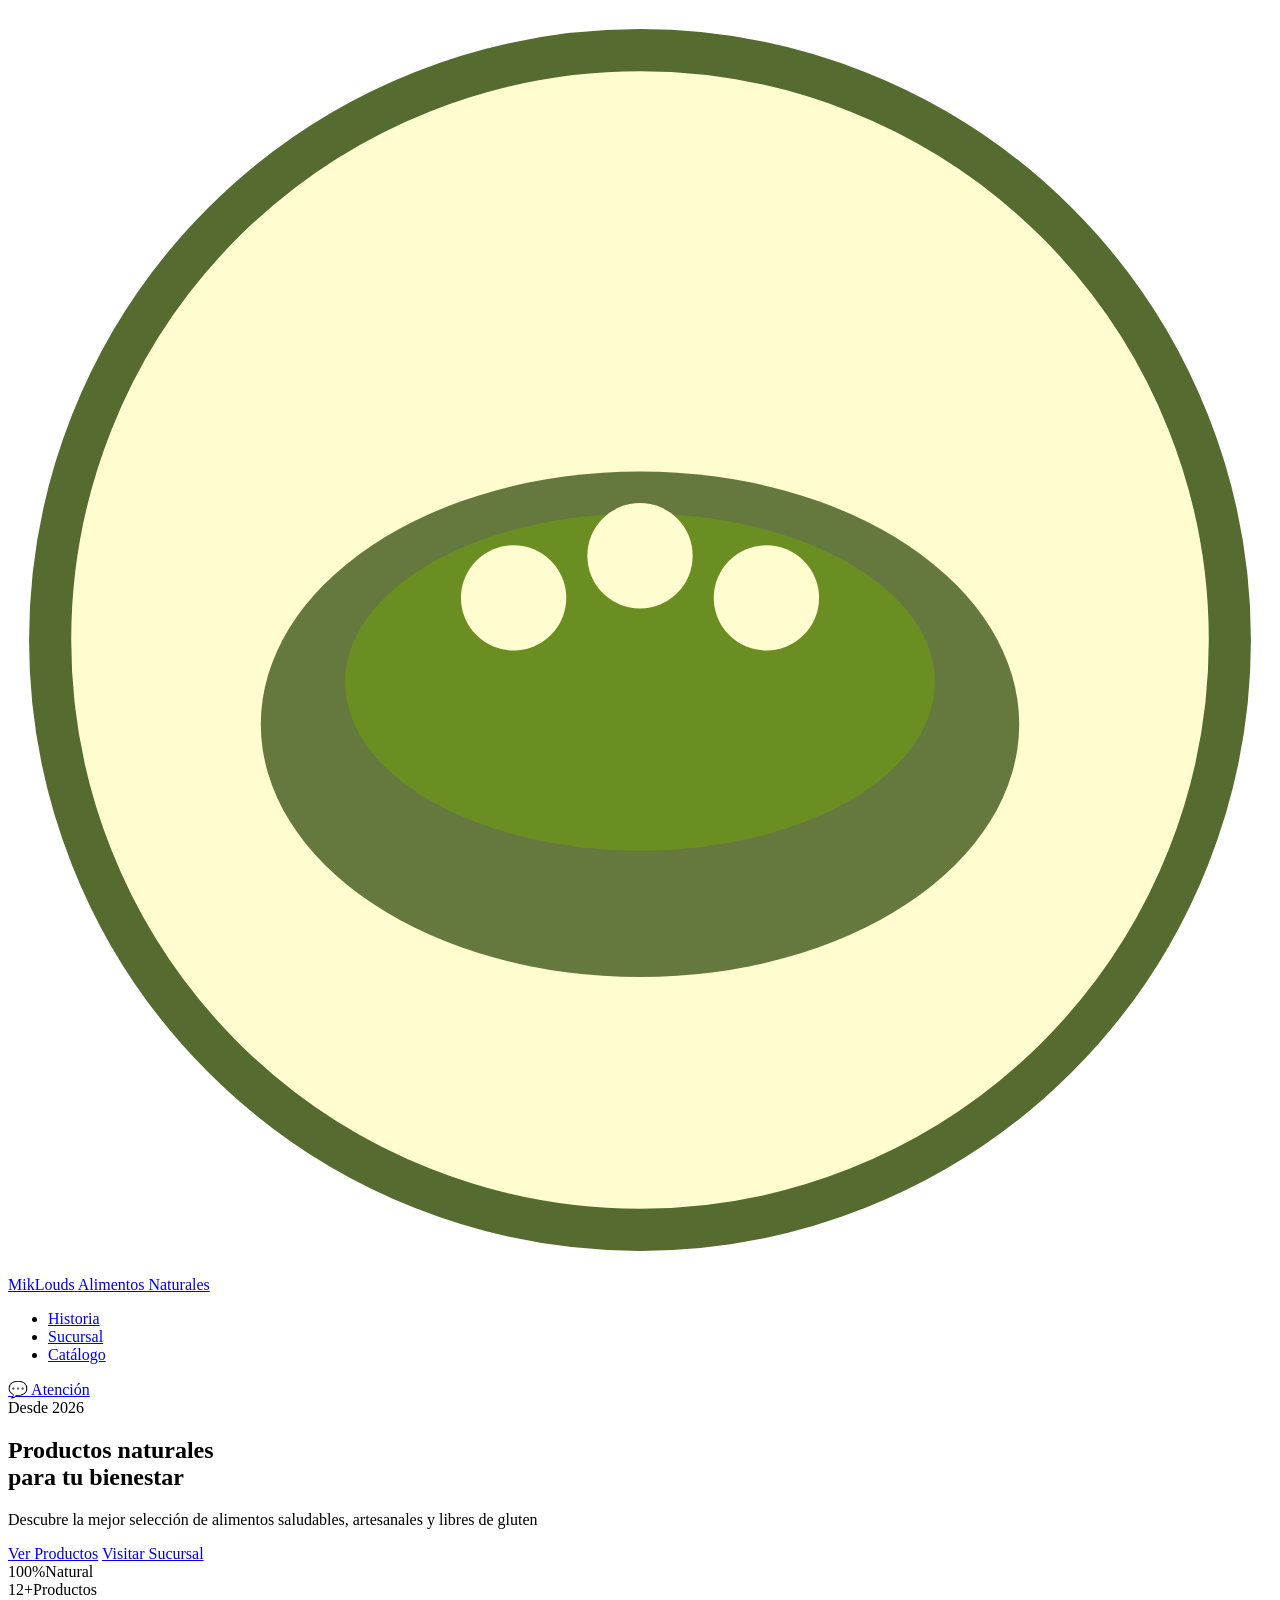
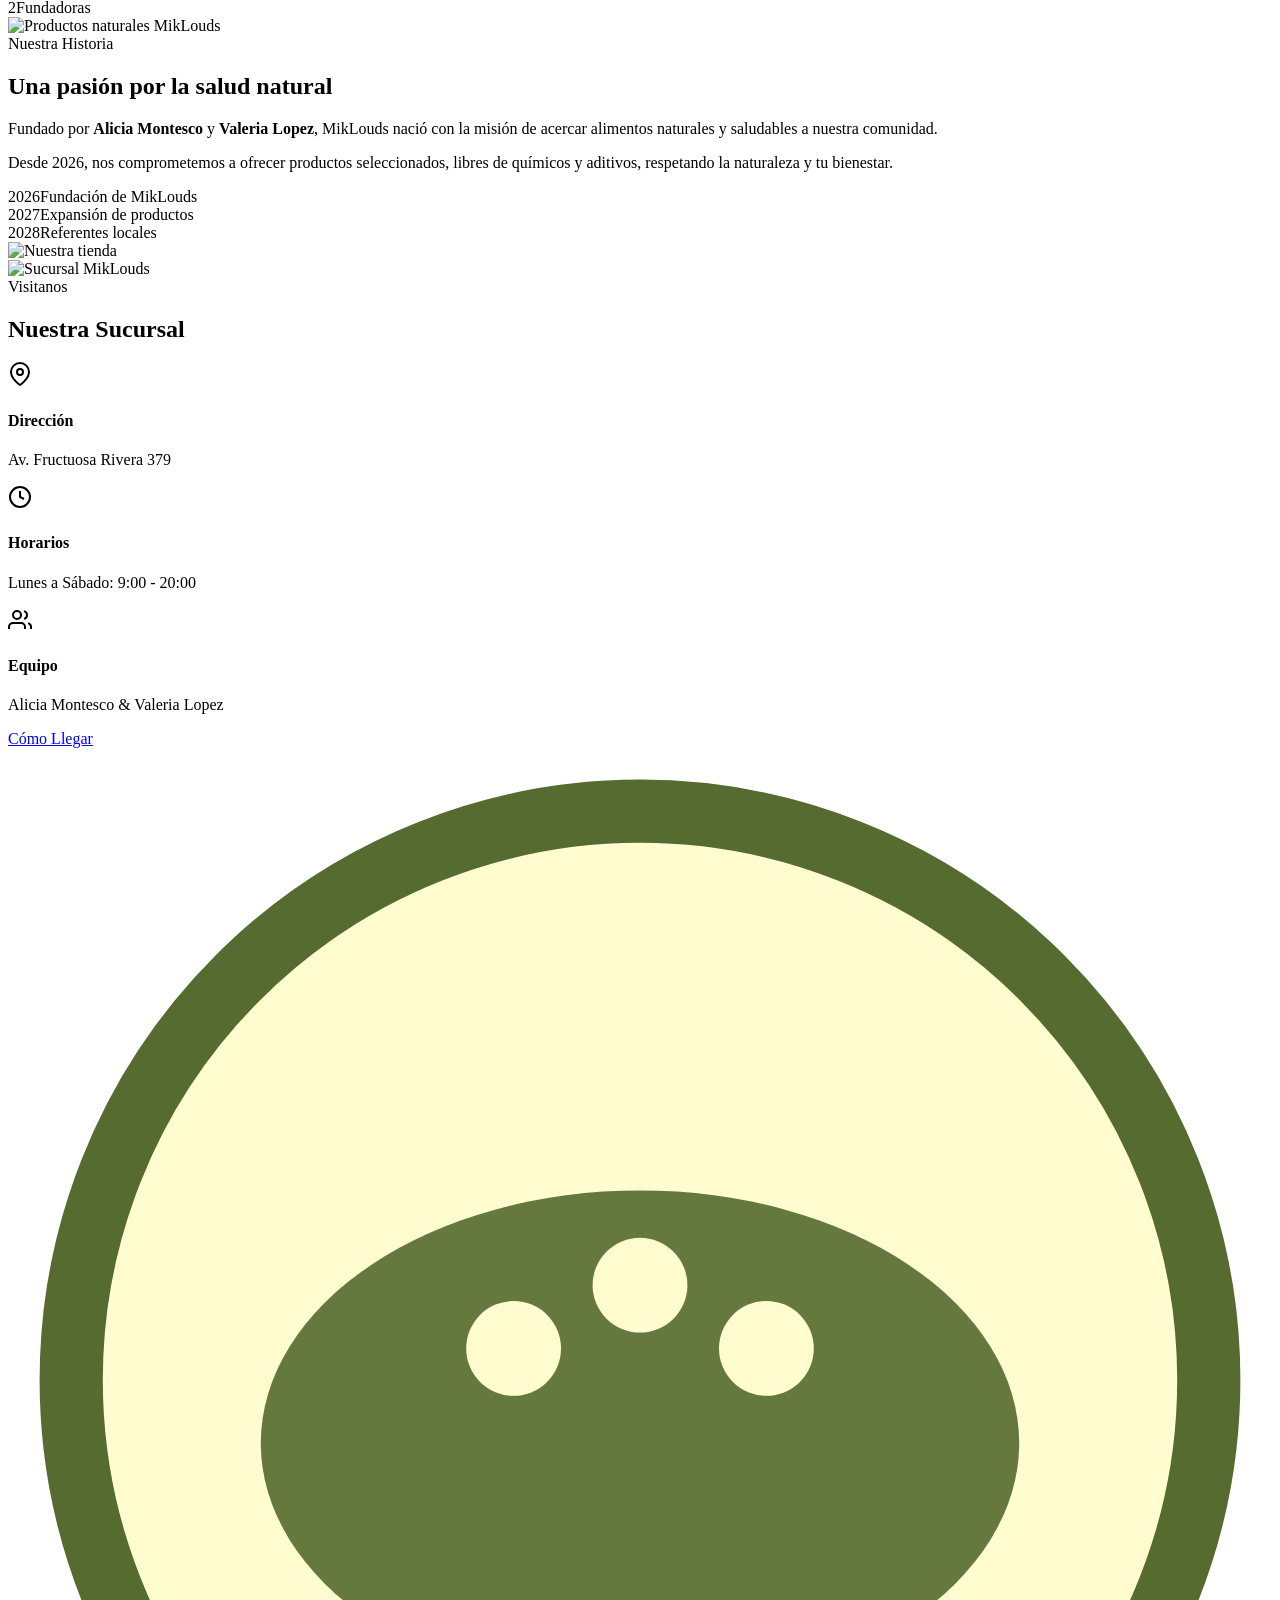
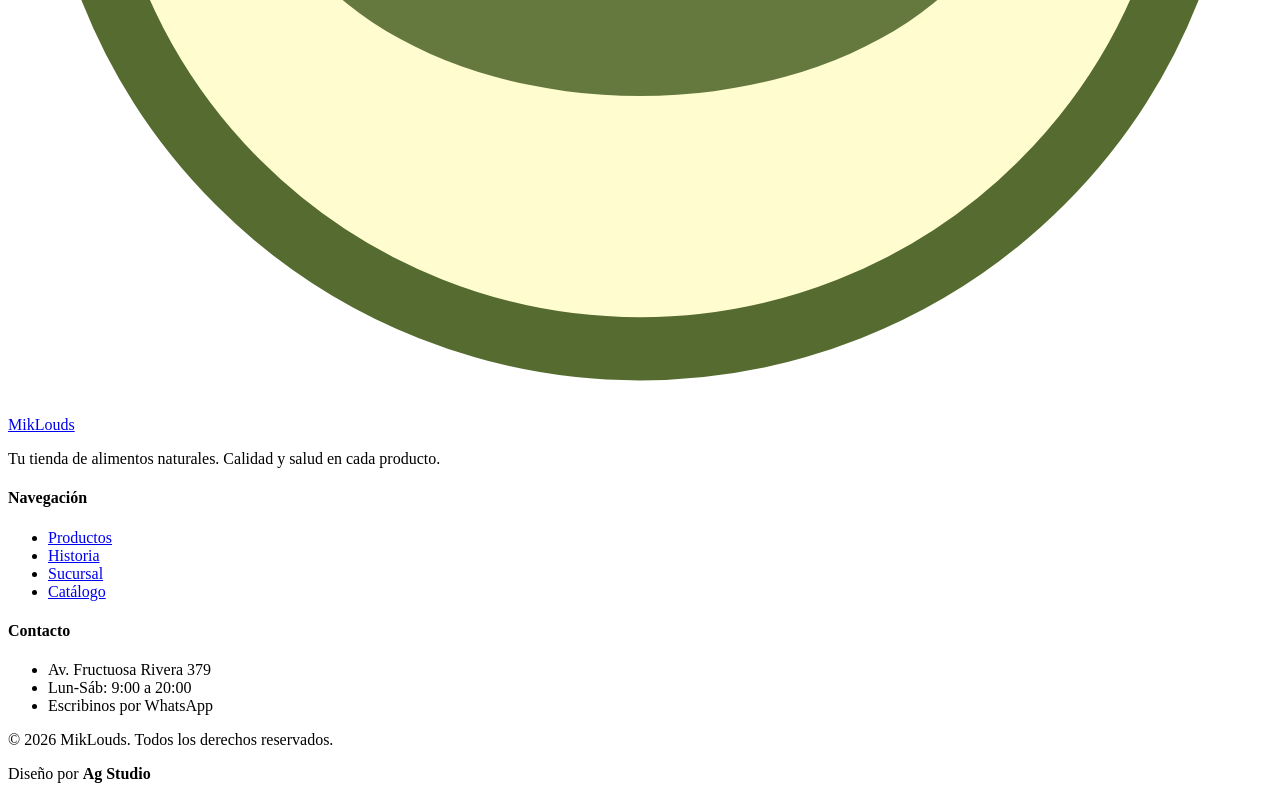
==== index.html @ d28d8e71 "Upload Files" ====
<!DOCTYPE html>
<html lang="es">
<head>
    <meta charset="UTF-8">
    <meta name="viewport" content="width=device-width, initial-scale=1.0">
    <title>MikLouds</title>
    <meta name="description" content="MikLouds - Tu tienda de alimentos naturales. Chia, maíz, galletas sin TACC, legumbres y granolas artesanales. Av. Fructuosa Rivera 379.">
    <link rel="icon" type="image/svg+xml" href="data:image/svg+xml,%3Csvg xmlns='http://www.w3.org/2000/svg' viewBox='0 0 100 100'%3E%3Ccircle cx='50' cy='50' r='45' fill='%23FFFDD0' stroke='%23556B2F' stroke-width='4'/%3E%3Cpath d='M30 60 Q50 25 70 60' fill='%23556B2F'/%3E%3Cpath d='M25 65 Q50 35 75 65' fill='%238B4513' opacity='0.5'/%3E%3Ccircle cx='40' cy='42' r='4' fill='%23556B2F'/%3E%3Ccircle cx='50' cy='36' r='4' fill='%23556B2F'/%3E%3Ccircle cx='60' cy='42' r='4' fill='%23556B2F'/%3E%3C/svg%3E">
    <link rel="preconnect" href="https://fonts.googleapis.com">
    <link rel="preconnect" href="https://fonts.gstatic.com" crossorigin>
    <link href="https://fonts.googleapis.com/css2?family=Playfair+Display:wght@400;500;600;700&family=DM+Sans:wght@400;500;600;700&display=swap" rel="stylesheet">
    <link rel="stylesheet" href="src/css/styles.css">
</head>
<body>
    <div class="fondo-animado"></div>
    <header class="main-header">
        <div class="header-container">
            <a href="index.html" class="brand">
                <div class="brand-icon">
                    <svg viewBox="0 0 60 60" xmlns="http://www.w3.org/2000/svg">
                        <circle cx="30" cy="30" r="28" fill="#FFFDD0" stroke="#556B2F" stroke-width="2"/>
                        <ellipse cx="30" cy="34" rx="18" ry="12" fill="#556B2F" opacity="0.9"/>
                        <ellipse cx="30" cy="32" rx="14" ry="8" fill="#6B8E23"/>
                        <circle cx="24" cy="28" r="2.5" fill="#FFFDD0"/>
                        <circle cx="30" cy="26" r="2.5" fill="#FFFDD0"/>
                        <circle cx="36" cy="28" r="2.5" fill="#FFFDD0"/>
                    </svg>
                </div>
                <div class="brand-text">
                    <span class="brand-name">MikLouds</span>
                    <span class="brand-tagline">Alimentos Naturales</span>
                </div>
            </a>
            <nav class="main-nav">
                <ul class="nav-list">
                    <li><a href="#historia" class="nav-link">Historia</a></li>
                    <li><a href="#sucursal" class="nav-link">Sucursal</a></li>
                    <li><a href="catalogo.html" class="nav-link nav-link-accent">Catálogo</a></li>
                </ul>
            </nav>
            <a href="chatbot.html" class="header-cta"><span>💬</span> Atención</a>
        </div>
    </header>
    <section class="hero-section">
        <div class="hero-background"><div class="hero-pattern"></div></div>
        <div class="hero-content">
            <div class="hero-badge">Desde 2026</div>
            <h1 class="hero-title">Productos naturales<br>para tu bienestar</h1>
            <p class="hero-subtitle">Descubre la mejor selección de alimentos saludables, artesanales y libres de gluten</p>
            <div class="hero-actions">
                <a href="#productos" class="btn btn-primary">Ver Productos</a>
                <a href="#sucursal" class="btn btn-secondary">Visitar Sucursal</a>
            </div>
            <div class="hero-stats">
                <div class="stat-item"><span class="stat-number">100%</span><span class="stat-label">Natural</span></div>
                <div class="stat-item"><span class="stat-number">12+</span><span class="stat-label">Productos</span></div>
                <div class="stat-item"><span class="stat-number">2</span><span class="stat-label">Fundadoras</span></div>
            </div>
        </div>
        <div class="hero-image"><img src="https://images.unsplash.com/photo-1498837167922-ddd27525d352?w=600&h=700&fit=crop" alt="Productos naturales MikLouds"></div>
    </section>
    <section id="historia" class="history-section">
        <div class="history-container">
            <div class="history-content">
                <span class="section-tag">Nuestra Historia</span>
                <h2 class="section-title">Una pasión por la salud natural</h2>
                <p class="history-text">Fundado por <strong>Alicia Montesco</strong> y <strong>Valeria Lopez</strong>, MikLouds nació con la misión de acercar alimentos naturales y saludables a nuestra comunidad.</p>
                <p class="history-text">Desde 2026, nos comprometemos a ofrecer productos seleccionados, libres de químicos y aditivos, respetando la naturaleza y tu bienestar.</p>
                <div class="timeline-mini">
                    <div class="timeline-mini-item"><span class="timeline-mini-year">2026</span><span class="timeline-mini-text">Fundación de MikLouds</span></div>
                    <div class="timeline-mini-item"><span class="timeline-mini-year">2027</span><span class="timeline-mini-text">Expansión de productos</span></div>
                    <div class="timeline-mini-item"><span class="timeline-mini-year">2028</span><span class="timeline-mini-text">Referentes locales</span></div>
                </div>
            </div>
            <div class="history-image"><img src="https://images.unsplash.com/photo-1542838132-92c53300491e?w=500&h=600&fit=crop" alt="Nuestra tienda"></div>
        </div>
    </section>
    <section id="sucursal" class="location-section">
        <div class="location-container">
            <div class="location-image"><img src="https://images.unsplash.com/photo-1604719312566-8912e9227c6a?w=500&h=600&fit=crop" alt="Sucursal MikLouds"></div>
            <div class="location-content">
                <span class="section-tag">Visitanos</span>
                <h2 class="section-title">Nuestra Sucursal</h2>
                <div class="location-info">
                    <div class="location-item">
                        <div class="location-icon"><svg xmlns="http://www.w3.org/2000/svg" width="24" height="24" viewBox="0 0 24 24" fill="none" stroke="currentColor" stroke-width="2"><path d="M21 10c0 7-9 13-9 13s-9-6-9-13a9 9 0 0 1 18 0z"/><circle cx="12" cy="10" r="3"/></svg></div>
                        <div><h4>Dirección</h4><p>Av. Fructuosa Rivera 379</p></div>
                    </div>
                    <div class="location-item">
                        <div class="location-icon"><svg xmlns="http://www.w3.org/2000/svg" width="24" height="24" viewBox="0 0 24 24" fill="none" stroke="currentColor" stroke-width="2"><circle cx="12" cy="12" r="10"/><polyline points="12 6 12 12 16 14"/></svg></div>
                        <div><h4>Horarios</h4><p>Lunes a Sábado: 9:00 - 20:00</p></div>
                    </div>
                    <div class="location-item">
                        <div class="location-icon"><svg xmlns="http://www.w3.org/2000/svg" width="24" height="24" viewBox="0 0 24 24" fill="none" stroke="currentColor" stroke-width="2"><path d="M17 21v-2a4 4 0 0 0-4-4H5a4 4 0 0 0-4 4v2"/><circle cx="9" cy="7" r="4"/><path d="M23 21v-2a4 4 0 0 0-3-3.87"/><path d="M16 3.13a4 4 0 0 1 0 7.75"/></svg></div>
                        <div><h4>Equipo</h4><p>Alicia Montesco & Valeria Lopez</p></div>
                    </div>
                </div>
                <a href="https://maps.google.com" target="_blank" class="btn btn-secondary">Cómo Llegar</a>
            </div>
        </div>
    </section>
    <footer class="main-footer">
        <div class="footer-container">
            <div class="footer-main">
                <div class="footer-brand">
                    <a href="index.html" class="footer-logo">
                        <svg viewBox="0 0 40 40" xmlns="http://www.w3.org/2000/svg">
                            <circle cx="20" cy="20" r="18" fill="#FFFDD0" stroke="#556B2F" stroke-width="2"/>
                            <ellipse cx="20" cy="22" rx="12" ry="8" fill="#556B2F" opacity="0.9"/>
                            <circle cx="16" cy="19" r="1.5" fill="#FFFDD0"/>
                            <circle cx="20" cy="17" r="1.5" fill="#FFFDD0"/>
                            <circle cx="24" cy="19" r="1.5" fill="#FFFDD0"/>
                        </svg>
                        <span>MikLouds</span>
                    </a>
                    <p class="footer-description">Tu tienda de alimentos naturales. Calidad y salud en cada producto.</p>
                </div>
                <div class="footer-links">
                    <div class="footer-column">
                        <h4>Navegación</h4>
                        <ul>
                            <li><a href="#productos">Productos</a></li>
                            <li><a href="#historia">Historia</a></li>
                            <li><a href="#sucursal">Sucursal</a></li>
                            <li><a href="catalogo.html">Catálogo</a></li>
                        </ul>
                    </div>
                    <div class="footer-column">
                        <h4>Contacto</h4>
                        <ul>
                            <li>Av. Fructuosa Rivera 379</li>
                            <li>Lun-Sáb: 9:00 a 20:00</li>
                            <li>Escribinos por WhatsApp</li>
                        </ul>
                    </div>
                </div>
            </div>
            <div class="footer-bottom">
                <p>© 2026 MikLouds. Todos los derechos reservados.</p>
                <p class="footer-credit">Diseño por <strong>Ag Studio</strong></p>
            </div>
        </div>
    </footer>
    <script src="src/js/script.js"></script>
</body>
</html>
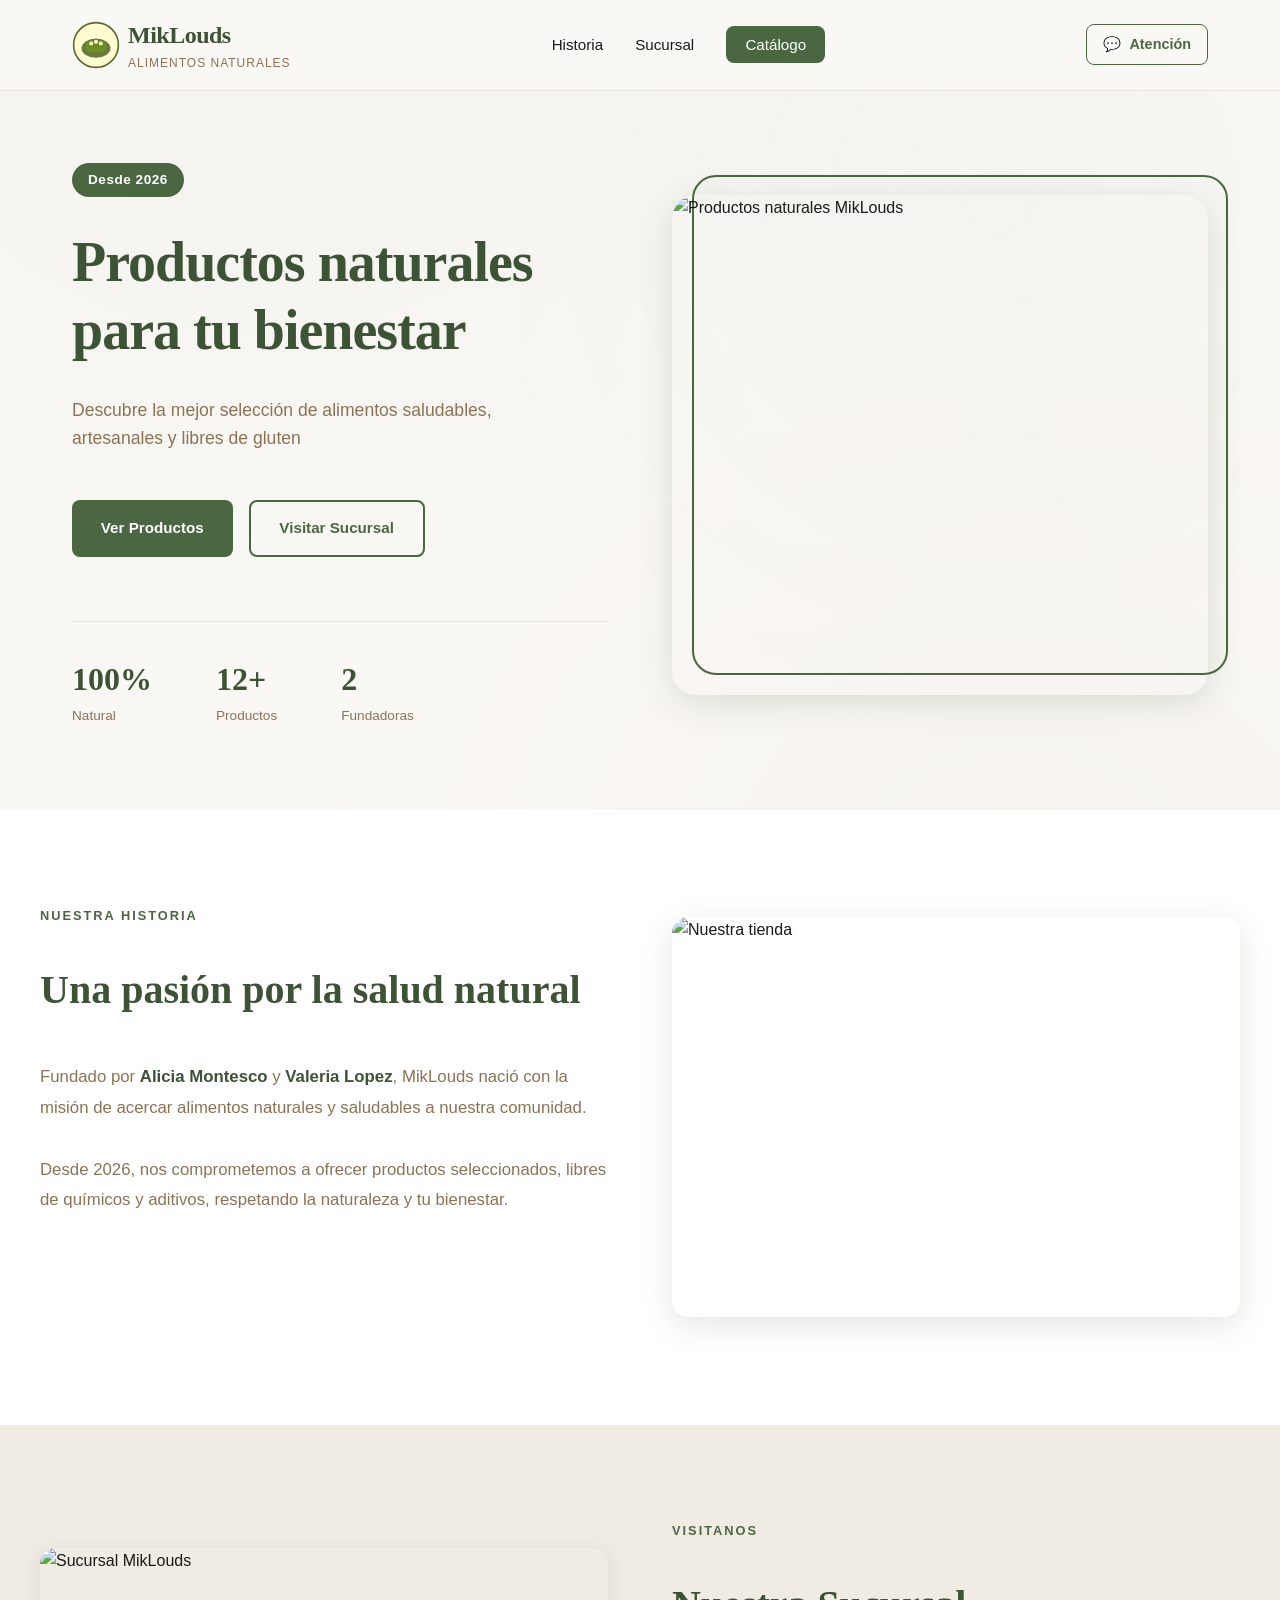
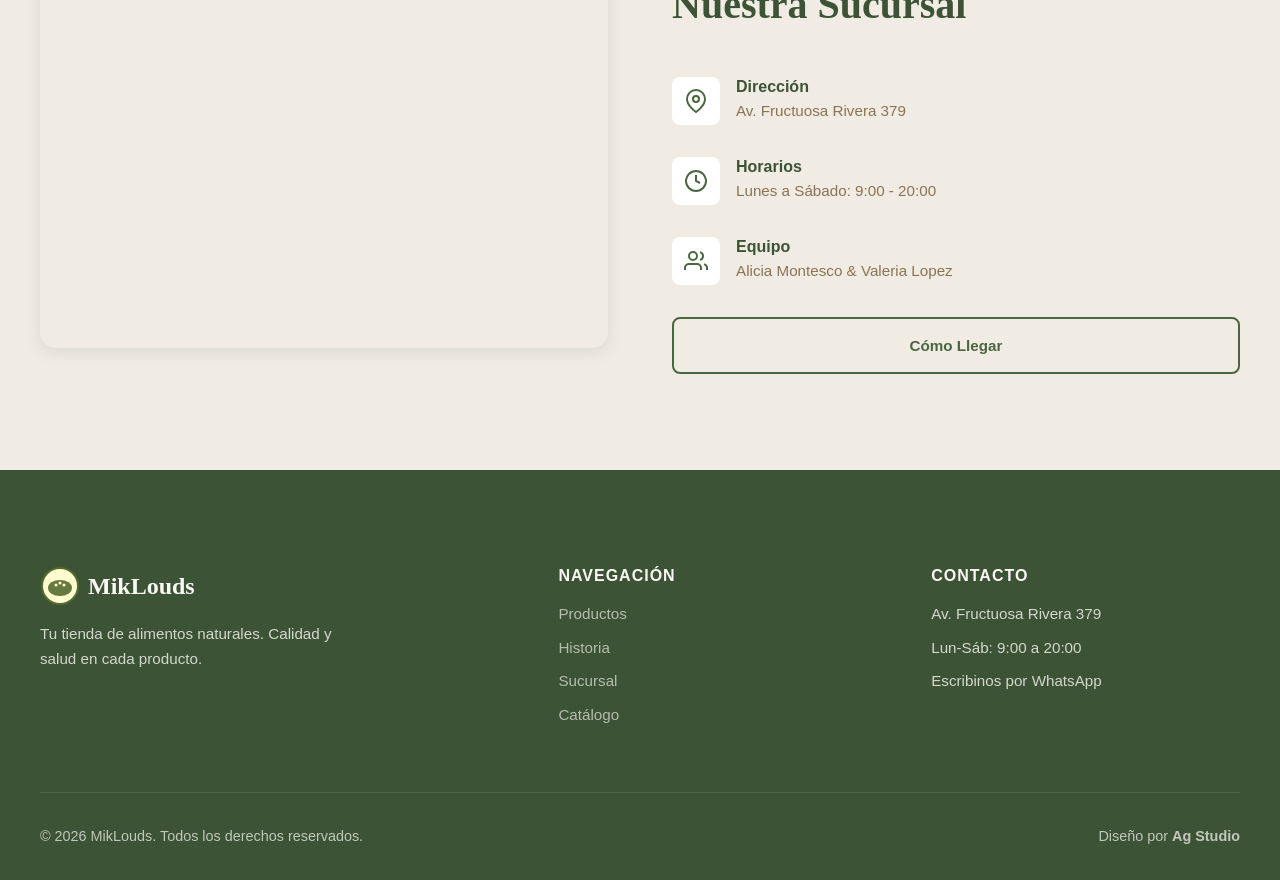
==== commit 73b134a0: "feat: adapt navbar to be responsive" ====
--- a/index.html
+++ b/index.html
@@ -36,9 +36,15 @@
                     <li><a href="#historia" class="nav-link">Historia</a></li>
                     <li><a href="#sucursal" class="nav-link">Sucursal</a></li>
                     <li><a href="catalogo.html" class="nav-link nav-link-accent">Catálogo</a></li>
+                    <li class="mobile-only-cta"><a href="chatbot.html" class="header-cta-mobile"><span>💬</span> Atención</a></li>
                 </ul>
             </nav>
             <a href="chatbot.html" class="header-cta"><span>💬</span> Atención</a>
+            <button class="nav-toggle" aria-label="Abrir menú" aria-expanded="false">
+                <span></span>
+                <span></span>
+                <span></span>
+            </button>
         </div>
     </header>
     <section class="hero-section">
--- a/src/css/styles.css
+++ b/src/css/styles.css
@@ -0,0 +1,1506 @@
+/* ============================================
+   MikLouds - Estilos Profesionales
+   Diseño Artesanal y Natural
+   ============================================ */
+
+/* ---------- Variables ---------- */
+:root {
+    --verde-primario: #4A6741;
+    --verde-secundario: #6B8E5F;
+    --verde-oscuro: #3D5335;
+    --crema: #FAF8F5;
+    --crema-oscuro: #F0EBE3;
+    --marron: #8B7355;
+    --marron-claro: #A69076;
+    --blanco: #FFFFFF;
+    --negro: #1A1A1A;
+    --gris-claro: #E8E4DE;
+    --gris-medio: #9A9590;
+    --espacio-xs: 0.5rem;
+    --espacio-sm: 1rem;
+    --espacio-md: 2rem;
+    --espacio-lg: 4rem;
+    --espacio-xl: 6rem;
+    --radio-sm: 4px;
+    --radio-md: 8px;
+    --radio-lg: 16px;
+    --radio-xl: 24px;
+    --sombra-sm: 0 2px 8px rgba(74, 103, 65, 0.08);
+    --sombra-md: 0 4px 16px rgba(74, 103, 65, 0.12);
+    --sombra-lg: 0 8px 32px rgba(74, 103, 65, 0.16);
+    --transicion: all 0.3s cubic-bezier(0.4, 0, 0.2, 1);
+}
+
+*, *::before, *::after {
+    margin: 0;
+    padding: 0;
+    box-sizing: border-box;
+}
+
+html {
+    scroll-behavior: smooth;
+    font-size: 16px;
+}
+
+body {
+    font-family: 'DM Sans', -apple-system, BlinkMacSystemFont, sans-serif;
+    background-color: var(--crema);
+    color: var(--negro);
+    line-height: 1.6;
+    overflow-x: hidden;
+}
+
+h1, h2, h3, h4, h5, h6 {
+    font-family: 'Playfair Display', Georgia, serif;
+    font-weight: 600;
+    line-height: 1.2;
+    color: var(--verde-oscuro);
+}
+
+a {
+    text-decoration: none;
+    color: inherit;
+    transition: var(--transicion);
+}
+
+img {
+    max-width: 100%;
+    height: auto;
+    display: block;
+}
+
+ul {
+    list-style: none;
+}
+
+/* ---------- Fondo Animado ---------- */
+.fondo-animado {
+    position: fixed;
+    top: 0;
+    left: 0;
+    width: 100%;
+    height: 100%;
+    z-index: -1;
+    background: 
+        radial-gradient(ellipse at 20% 0%, rgba(74, 103, 65, 0.04) 0%, transparent 50%),
+        radial-gradient(ellipse at 80% 100%, rgba(139, 115, 85, 0.04) 0%, transparent 50%),
+        var(--crema);
+    animation: fondoSuave 20s ease-in-out infinite;
+}
+
+@keyframes fondoSuave {
+    0%, 100% { background-position: 0% 0%, 100% 100%; }
+    50% { background-position: 100% 0%, 0% 100%; }
+}
+
+/* ---------- Header ---------- */
+.main-header {
+    position: fixed;
+    top: 0;
+    left: 0;
+    right: 0;
+    z-index: 1000;
+    background: rgba(250, 248, 245, 0.95);
+    backdrop-filter: blur(10px);
+    border-bottom: 1px solid var(--gris-claro);
+}
+
+.header-container {
+    max-width: 1200px;
+    margin: 0 auto;
+    padding: var(--espacio-sm) var(--espacio-md);
+    display: flex;
+    align-items: center;
+    justify-content: space-between;
+    gap: var(--espacio-md);
+}
+
+.brand {
+    display: flex;
+    align-items: center;
+    gap: var(--espacio-xs);
+}
+
+.brand-icon {
+    width: 48px;
+    height: 48px;
+}
+
+.brand-icon svg {
+    width: 100%;
+    height: 100%;
+}
+
+.brand-text {
+    display: flex;
+    flex-direction: column;
+}
+
+.brand-name {
+    font-family: 'Playfair Display', serif;
+    font-size: 1.5rem;
+    font-weight: 700;
+    color: var(--verde-oscuro);
+    letter-spacing: -0.5px;
+}
+
+.brand-tagline {
+    font-size: 0.75rem;
+    color: var(--marron);
+    text-transform: uppercase;
+    letter-spacing: 1px;
+}
+
+.main-nav {
+    display: none;
+}
+
+@media (min-width: 768px) {
+    .main-nav {
+        display: block;
+    }
+}
+
+.nav-list {
+    display: flex;
+    align-items: center;
+    gap: var(--espacio-md);
+}
+
+.nav-link {
+    font-size: 0.95rem;
+    font-weight: 500;
+    color: var(--negro);
+    padding: var(--espacio-xs) 0;
+    position: relative;
+}
+
+.nav-link::after {
+    content: '';
+    position: absolute;
+    bottom: 0;
+    left: 0;
+    width: 0;
+    height: 2px;
+    background: var(--verde-primario);
+    transition: var(--transicion);
+}
+
+.nav-link:hover::after {
+    width: 100%;
+}
+
+.nav-link-accent {
+    background: var(--verde-primario);
+    color: var(--blanco);
+    padding: 0.6rem 1.2rem;
+    border-radius: var(--radio-md);
+}
+
+.nav-link-accent::after {
+    display: none;
+}
+
+.nav-link-accent:hover {
+    background: var(--verde-oscuro);
+}
+
+.header-cta {
+    display: flex;
+    align-items: center;
+    gap: var(--espacio-xs);
+    font-size: 0.9rem;
+    font-weight: 600;
+    color: var(--verde-primario);
+    padding: 0.5rem 1rem;
+    border: 1px solid var(--verde-primario);
+    border-radius: var(--radio-md);
+}
+
+.header-cta:hover {
+    background: var(--verde-primario);
+    color: var(--blanco);
+}
+
+/* ---------- Responsive Menu Styles ---------- */
+.nav-toggle {
+    display: none;
+    background: none;
+    border: none;
+    cursor: pointer;
+    position: relative;
+    width: 26px;
+    height: 18px;
+    z-index: 1100;
+    flex-direction: column;
+    justify-content: space-between;
+    padding: 0;
+}
+
+.nav-toggle span {
+    display: block;
+    width: 100%;
+    height: 2px;
+    background-color: var(--verde-oscuro);
+    border-radius: 2px;
+    transition: var(--transicion);
+    transform-origin: left center;
+}
+
+.nav-toggle.active span:nth-child(1) {
+    transform: rotate(45deg) translate(2px, -1px);
+    background-color: var(--verde-primario);
+}
+
+.nav-toggle.active span:nth-child(2) {
+    width: 0%;
+    opacity: 0;
+}
+
+.nav-toggle.active span:nth-child(3) {
+    transform: rotate(-45deg) translate(2px, 1px);
+    background-color: var(--verde-primario);
+}
+
+.mobile-only-cta {
+    display: none;
+}
+
+body.menu-open {
+    overflow: hidden;
+}
+
+@media (max-width: 767px) {
+    .header-container {
+        padding: var(--espacio-sm) var(--espacio-sm);
+    }
+
+    .nav-toggle {
+        display: flex;
+    }
+
+    .main-nav {
+        display: block;
+        position: fixed;
+        top: 0;
+        right: -100%;
+        width: 100%;
+        max-width: 280px;
+        height: 100vh;
+        background: rgba(250, 248, 245, 0.98);
+        backdrop-filter: blur(15px);
+        -webkit-backdrop-filter: blur(15px);
+        box-shadow: -10px 0 30px rgba(74, 103, 65, 0.15);
+        transition: var(--transicion);
+        z-index: 999;
+        padding: 90px var(--espacio-md) var(--espacio-md);
+        border-left: 1px solid var(--gris-claro);
+    }
+    
+    .main-nav.active {
+        right: 0;
+    }
+    
+    .nav-list {
+        flex-direction: column;
+        align-items: flex-start;
+        gap: var(--espacio-sm);
+        width: 100%;
+    }
+    
+    .nav-list li {
+        width: 100%;
+        opacity: 0;
+        transform: translateX(20px);
+        transition: opacity 0.4s cubic-bezier(0.4, 0, 0.2, 1), transform 0.4s cubic-bezier(0.4, 0, 0.2, 1);
+    }
+    
+    .main-nav.active .nav-list li {
+        opacity: 1;
+        transform: translateX(0);
+    }
+    
+    .main-nav.active .nav-list li:nth-child(1) { transition-delay: 0.1s; }
+    .main-nav.active .nav-list li:nth-child(2) { transition-delay: 0.15s; }
+    .main-nav.active .nav-list li:nth-child(3) { transition-delay: 0.2s; }
+    .main-nav.active .nav-list li:nth-child(4) { transition-delay: 0.25s; }
+    
+    .nav-link {
+        font-size: 1.15rem;
+        padding: var(--espacio-xs) var(--espacio-sm);
+        display: block;
+        width: 100%;
+        border-radius: var(--radio-md);
+        color: var(--verde-oscuro);
+    }
+    
+    .nav-link:hover {
+        background: var(--crema-oscuro);
+        color: var(--verde-primario);
+    }
+    
+    .nav-link::after {
+        display: none !important;
+    }
+    
+    .nav-link-accent {
+        background: transparent;
+        color: var(--verde-oscuro);
+        padding: var(--espacio-xs) var(--espacio-sm);
+        border-radius: var(--radio-md);
+    }
+    
+    .nav-link-accent:hover {
+        background: var(--crema-oscuro);
+        color: var(--verde-primario);
+    }
+    
+    .header-cta {
+        display: none !important;
+    }
+    
+    .mobile-only-cta {
+        display: block;
+        margin-top: var(--espacio-md);
+    }
+    
+    .header-cta-mobile {
+        display: flex;
+        align-items: center;
+        justify-content: center;
+        gap: var(--espacio-xs);
+        font-size: 1.05rem;
+        font-weight: 600;
+        color: var(--blanco);
+        background: var(--verde-primario);
+        padding: 0.75rem 1.25rem;
+        border-radius: var(--radio-md);
+        text-align: center;
+        box-shadow: var(--sombra-md);
+        transition: var(--transicion);
+    }
+    
+    .header-cta-mobile:hover {
+        background: var(--verde-oscuro);
+        transform: translateY(-2px);
+    }
+}
+
+/* ---------- Hero Section ---------- */
+.hero-section {
+    min-height: 100vh;
+    padding: calc(80px + var(--espacio-lg)) var(--espacio-md) var(--espacio-lg);
+    display: grid;
+    grid-template-columns: 1fr;
+    gap: var(--espacio-lg);
+    align-items: center;
+    max-width: 1200px;
+    margin: 0 auto;
+    position: relative;
+}
+
+@media (min-width: 992px) {
+    .hero-section {
+        grid-template-columns: 1fr 1fr;
+        min-height: 90vh;
+    }
+}
+
+.hero-background {
+    position: absolute;
+    top: 0;
+    left: 0;
+    right: 0;
+    bottom: 0;
+    overflow: hidden;
+    z-index: -1;
+}
+
+.hero-pattern {
+    position: absolute;
+    top: -50%;
+    right: -20%;
+    width: 80%;
+    height: 150%;
+    background: radial-gradient(circle, rgba(74, 103, 65, 0.03) 0%, transparent 70%);
+    animation: patronFlotante 15s ease-in-out infinite;
+}
+
+@keyframes patronFlotante {
+    0%, 100% { transform: translate(0, 0) rotate(0deg); }
+    33% { transform: translate(30px, -30px) rotate(5deg); }
+    66% { transform: translate(-20px, 20px) rotate(-5deg); }
+}
+
+.hero-content {
+    display: flex;
+    flex-direction: column;
+    gap: var(--espacio-md);
+}
+
+.hero-badge {
+    display: inline-block;
+    background: var(--verde-primario);
+    color: var(--blanco);
+    padding: 0.4rem 1rem;
+    border-radius: var(--radio-xl);
+    font-size: 0.85rem;
+    font-weight: 600;
+    letter-spacing: 0.5px;
+    width: fit-content;
+}
+
+.hero-title {
+    font-size: clamp(2.5rem, 5vw, 3.5rem);
+    color: var(--verde-oscuro);
+    letter-spacing: -1px;
+}
+
+.hero-subtitle {
+    font-size: 1.1rem;
+    color: var(--marron);
+    max-width: 500px;
+}
+
+.hero-actions {
+    display: flex;
+    gap: var(--espacio-sm);
+    flex-wrap: wrap;
+    margin-top: var(--espacio-sm);
+}
+
+.btn {
+    display: inline-flex;
+    align-items: center;
+    justify-content: center;
+    padding: 0.9rem 1.8rem;
+    border-radius: var(--radio-md);
+    font-weight: 600;
+    font-size: 0.95rem;
+    cursor: pointer;
+    transition: var(--transicion);
+    border: none;
+}
+
+.btn-primary {
+    background: var(--verde-primario);
+    color: var(--blanco);
+}
+
+.btn-primary:hover {
+    background: var(--verde-oscuro);
+    transform: translateY(-2px);
+    box-shadow: var(--sombra-md);
+}
+
+.btn-secondary {
+    background: transparent;
+    color: var(--verde-primario);
+    border: 2px solid var(--verde-primario);
+}
+
+.btn-secondary:hover {
+    background: var(--verde-primario);
+    color: var(--blanco);
+    transform: translateY(-2px);
+}
+
+.hero-stats {
+    display: flex;
+    gap: var(--espacio-lg);
+    margin-top: var(--espacio-md);
+    padding-top: var(--espacio-md);
+    border-top: 1px solid var(--gris-claro);
+}
+
+.stat-item {
+    display: flex;
+    flex-direction: column;
+}
+
+.stat-number {
+    font-family: 'Playfair Display', serif;
+    font-size: 2rem;
+    font-weight: 700;
+    color: var(--verde-oscuro);
+}
+
+.stat-label {
+    font-size: 0.85rem;
+    color: var(--marron);
+}
+
+.hero-image {
+    display: none;
+    position: relative;
+}
+
+@media (min-width: 992px) {
+    .hero-image {
+        display: block;
+    }
+}
+
+.hero-image img {
+    width: 100%;
+    height: 500px;
+    object-fit: cover;
+    border-radius: var(--radio-xl);
+    box-shadow: var(--sombra-lg);
+}
+
+.hero-image::before {
+    content: '';
+    position: absolute;
+    top: -20px;
+    right: -20px;
+    width: 100%;
+    height: 100%;
+    border: 2px solid var(--verde-primario);
+    border-radius: var(--radio-xl);
+    z-index: -1;
+}
+
+/* ---------- Section Styles ---------- */
+.section-header {
+    text-align: center;
+    margin-bottom: var(--espacio-lg);
+}
+
+.section-tag {
+    display: inline-block;
+    font-size: 0.8rem;
+    font-weight: 600;
+    color: var(--verde-primario);
+    text-transform: uppercase;
+    letter-spacing: 2px;
+    margin-bottom: var(--espacio-xs);
+}
+
+.section-title {
+    font-size: clamp(1.8rem, 4vw, 2.5rem);
+    margin-bottom: var(--espacio-sm);
+}
+
+.section-subtitle {
+    font-size: 1.1rem;
+    color: var(--marron);
+    max-width: 600px;
+    margin: 0 auto;
+}
+
+.section-footer {
+    text-align: center;
+    margin-top: var(--espacio-lg);
+}
+
+/* ---------- Products Section ---------- */
+.products-section {
+    padding: var(--espacio-xl) var(--espacio-md);
+    background: var(--crema);
+}
+
+.products-grid {
+    display: grid;
+    grid-template-columns: repeat(auto-fill, minmax(260px, 1fr));
+    gap: var(--espacio-md);
+    max-width: 1200px;
+    margin: 0 auto;
+}
+
+.product-card {
+    background: var(--blanco);
+    border-radius: var(--radio-lg);
+    overflow: hidden;
+    transition: var(--transicion);
+    box-shadow: var(--sombra-sm);
+    border: 1px solid var(--gris-claro);
+}
+
+.product-card:hover {
+    transform: translateY(-8px);
+    box-shadow: var(--sombra-lg);
+}
+
+.product-card-image {
+    width: 100%;
+    height: 200px;
+    overflow: hidden;
+}
+
+.product-card-image img {
+    width: 100%;
+    height: 100%;
+    object-fit: cover;
+    transition: transform 0.5s ease;
+}
+
+.product-card:hover .product-card-image img {
+    transform: scale(1.08);
+}
+
+.product-card-content {
+    padding: var(--espacio-md);
+}
+
+.product-category {
+    display: inline-block;
+    font-size: 0.75rem;
+    font-weight: 600;
+    color: var(--verde-primario);
+    text-transform: uppercase;
+    letter-spacing: 1px;
+    margin-bottom: var(--espacio-xs);
+}
+
+.product-title {
+    font-size: 1.3rem;
+    margin-bottom: var(--espacio-xs);
+}
+
+.product-description {
+    font-size: 0.95rem;
+    color: var(--marron);
+    margin-bottom: var(--espacio-sm);
+}
+
+.product-price {
+    font-size: 1.25rem;
+    font-weight: 700;
+    color: var(--verde-oscuro);
+}
+
+/* ---------- History Section ---------- */
+.history-section {
+    padding: var(--espacio-xl) var(--espacio-md);
+    background: var(--blanco);
+}
+
+.history-container {
+    max-width: 1200px;
+    margin: 0 auto;
+    display: grid;
+    grid-template-columns: 1fr;
+    gap: var(--espacio-lg);
+    align-items: center;
+}
+
+@media (min-width: 768px) {
+    .history-container {
+        grid-template-columns: 1fr 1fr;
+    }
+}
+
+.history-content {
+    display: flex;
+    flex-direction: column;
+    gap: var(--espacio-md);
+}
+
+.history-text {
+    font-size: 1.05rem;
+    color: var(--marron);
+    line-height: 1.8;
+}
+
+.history-text strong {
+    color: var(--verde-oscuro);
+}
+
+.timeline-mini {
+    display: flex;
+    flex-wrap: wrap;
+    gap: var(--espacio-md);
+    margin-top: var(--espacio-sm);
+}
+
+.timeline-mini-item {
+    display: flex;
+    flex-direction: column;
+    gap: 4px;
+}
+
+.timeline-mini-year {
+    font-family: 'Playfair Display', serif;
+    font-size: 1.5rem;
+    font-weight: 700;
+    color: var(--verde-primario);
+}
+
+.timeline-mini-text {
+    font-size: 0.9rem;
+    color: var(--marron);
+}
+
+.history-image {
+    position: relative;
+}
+
+.history-image img {
+    width: 100%;
+    height: 400px;
+    object-fit: cover;
+    border-radius: var(--radio-lg);
+    box-shadow: var(--sombra-lg);
+}
+
+/* ---------- Location Section ---------- */
+.location-section {
+    padding: var(--espacio-xl) var(--espacio-md);
+    background: var(--crema-oscuro);
+}
+
+.location-container {
+    max-width: 1200px;
+    margin: 0 auto;
+    display: grid;
+    grid-template-columns: 1fr;
+    gap: var(--espacio-lg);
+    align-items: center;
+}
+
+@media (min-width: 768px) {
+    .location-container {
+        grid-template-columns: 1fr 1fr;
+    }
+}
+
+.location-image img {
+    width: 100%;
+    height: 400px;
+    object-fit: cover;
+    border-radius: var(--radio-lg);
+    box-shadow: var(--sombra-md);
+}
+
+.location-content {
+    display: flex;
+    flex-direction: column;
+    gap: var(--espacio-md);
+}
+
+.location-info {
+    display: flex;
+    flex-direction: column;
+    gap: var(--espacio-md);
+}
+
+.location-item {
+    display: flex;
+    gap: var(--espacio-sm);
+    align-items: flex-start;
+}
+
+.location-icon {
+    width: 48px;
+    height: 48px;
+    display: flex;
+    align-items: center;
+    justify-content: center;
+    background: var(--blanco);
+    border-radius: var(--radio-md);
+    flex-shrink: 0;
+}
+
+.location-icon svg {
+    width: 24px;
+    height: 24px;
+    stroke: var(--verde-primario);
+}
+
+.location-item h4 {
+    font-family: 'DM Sans', sans-serif;
+    font-size: 1rem;
+    font-weight: 600;
+    margin-bottom: 2px;
+}
+
+.location-item p {
+    font-size: 0.95rem;
+    color: var(--marron);
+}
+
+/* ---------- Features Section ---------- */
+.features-section {
+    padding: var(--espacio-xl) var(--espacio-md);
+    background: var(--crema);
+}
+
+.features-grid {
+    max-width: 1200px;
+    margin: 0 auto;
+    display: grid;
+    grid-template-columns: repeat(auto-fit, minmax(240px, 1fr));
+    gap: var(--espacio-md);
+}
+
+.feature-item {
+    text-align: center;
+    padding: var(--espacio-md);
+    background: var(--blanco);
+    border-radius: var(--radio-lg);
+    border: 1px solid var(--gris-claro);
+}
+
+.feature-icon {
+    width: 64px;
+    height: 64px;
+    margin: 0 auto var(--espacio-sm);
+    display: flex;
+    align-items: center;
+    justify-content: center;
+    background: var(--crema-oscuro);
+    border-radius: 50%;
+}
+
+.feature-icon svg {
+    width: 28px;
+    height: 28px;
+    stroke: var(--verde-primario);
+}
+
+.feature-item h3 {
+    font-size: 1.2rem;
+    margin-bottom: var(--espacio-xs);
+}
+
+.feature-item p {
+    font-size: 0.95rem;
+    color: var(--marron);
+}
+
+/* ---------- Footer ---------- */
+.main-footer {
+    background: var(--verde-oscuro);
+    color: var(--crema);
+    padding: var(--espacio-xl) var(--espacio-md) var(--espacio-md);
+}
+
+.footer-container {
+    max-width: 1200px;
+    margin: 0 auto;
+}
+
+.footer-main {
+    display: grid;
+    grid-template-columns: 1fr;
+    gap: var(--espacio-lg);
+    padding-bottom: var(--espacio-lg);
+    border-bottom: 1px solid rgba(250, 248, 245, 0.1);
+}
+
+@media (min-width: 768px) {
+    .footer-main {
+        grid-template-columns: 2fr 3fr;
+    }
+}
+
+.footer-brand {
+    max-width: 300px;
+}
+
+.footer-logo {
+    display: flex;
+    align-items: center;
+    gap: var(--espacio-xs);
+    margin-bottom: var(--espacio-sm);
+}
+
+.footer-logo svg {
+    width: 40px;
+    height: 40px;
+}
+
+.footer-logo span {
+    font-family: 'Playfair Display', serif;
+    font-size: 1.5rem;
+    font-weight: 700;
+    color: var(--crema);
+}
+
+.footer-description {
+    font-size: 0.95rem;
+    opacity: 0.8;
+    line-height: 1.6;
+}
+
+.footer-links {
+    display: grid;
+    grid-template-columns: repeat(2, 1fr);
+    gap: var(--espacio-lg);
+}
+
+.footer-column h4 {
+    font-family: 'DM Sans', sans-serif;
+    font-size: 1rem;
+    font-weight: 600;
+    color: var(--crema);
+    margin-bottom: var(--espacio-sm);
+    text-transform: uppercase;
+    letter-spacing: 1px;
+}
+
+.footer-column ul {
+    display: flex;
+    flex-direction: column;
+    gap: 0.6rem;
+}
+
+.footer-column a, 
+.footer-column li {
+    font-size: 0.95rem;
+    color: var(--crema);
+    opacity: 0.8;
+    transition: var(--transicion);
+}
+
+.footer-column a:hover {
+    opacity: 1;
+    padding-left: 4px;
+}
+
+.footer-bottom {
+    display: flex;
+    flex-direction: column;
+    gap: var(--espacio-xs);
+    padding-top: var(--espacio-md);
+    text-align: center;
+    font-size: 0.9rem;
+    opacity: 0.7;
+}
+
+@media (min-width: 768px) {
+    .footer-bottom {
+        flex-direction: row;
+        justify-content: space-between;
+        text-align: left;
+    }
+}
+
+.footer-credit strong {
+    font-weight: 600;
+}
+
+/* ============================================
+   ESTILOS DE CATÁLOGO.HTML
+   ============================================ */
+
+.page-header {
+    padding: calc(80px + var(--espacio-lg)) var(--espacio-md) var(--espacio-lg);
+    background: linear-gradient(135deg, var(--verde-oscuro), var(--verde-primario));
+    text-align: center;
+}
+
+.page-header h1 {
+    color: var(--crema);
+    margin-bottom: var(--espacio-xs);
+}
+
+.page-header p {
+    color: var(--crema);
+    opacity: 0.9;
+}
+
+.filtro-busqueda {
+    max-width: 1200px;
+    margin: calc(var(--espacio-lg) * -1) auto var(--espacio-lg);
+    padding: 0 var(--espacio-md);
+    position: relative;
+    z-index: 10;
+}
+
+.filtro-container {
+    background: var(--blanco);
+    padding: var(--espacio-md);
+    border-radius: var(--radio-lg);
+    box-shadow: var(--sombra-md);
+    display: flex;
+    gap: var(--espacio-sm);
+    flex-wrap: wrap;
+}
+
+.filtro-container input,
+.filtro-container select {
+    flex: 1;
+    min-width: 200px;
+    padding: 0.8rem 1rem;
+    border: 1px solid var(--gris-claro);
+    border-radius: var(--radio-md);
+    font-size: 0.95rem;
+    font-family: inherit;
+    transition: var(--transicion);
+}
+
+.filtro-container input:focus,
+.filtro-container select:focus {
+    outline: none;
+    border-color: var(--verde-primario);
+}
+
+.catalogo-productos {
+    max-width: 1200px;
+    margin: 0 auto;
+    padding: 0 var(--espacio-md) var(--espacio-xl);
+}
+
+.productos-grid-catalogo {
+    display: grid;
+    grid-template-columns: repeat(auto-fill, minmax(260px, 1fr));
+    gap: var(--espacio-md);
+}
+
+.producto-catalogo {
+    background: var(--blanco);
+    border-radius: var(--radio-lg);
+    overflow: hidden;
+    box-shadow: var(--sombra-sm);
+    transition: var(--transicion);
+}
+
+.producto-catalogo:hover {
+    transform: translateY(-6px);
+    box-shadow: var(--sombra-md);
+}
+
+.producto-catalogo img {
+    width: 100%;
+    height: 200px;
+    object-fit: cover;
+}
+
+.producto-catalogo-info {
+    padding: var(--espacio-md);
+}
+
+.producto-catalogo-info h3 {
+    font-size: 1.15rem;
+    margin-bottom: var(--espacio-xs);
+}
+
+.producto-catalogo-info .categoria {
+    display: inline-block;
+    font-size: 0.75rem;
+    font-weight: 600;
+    color: var(--verde-primario);
+    text-transform: uppercase;
+    letter-spacing: 0.5px;
+    margin-bottom: var(--espacio-xs);
+}
+
+.producto-catalogo-info p {
+    font-size: 0.9rem;
+    color: var(--marron);
+    margin-bottom: var(--espacio-sm);
+}
+
+.producto-catalogo-info .precio {
+    font-size: 1.3rem;
+    font-weight: 700;
+    color: var(--verde-oscuro);
+    display: block;
+}
+
+.btn-pedir {
+    width: 100%;
+    background: var(--verde-primario);
+    color: var(--blanco);
+    padding: 0.8rem;
+    border: none;
+    border-radius: var(--radio-md);
+    font-size: 0.95rem;
+    font-weight: 600;
+    cursor: pointer;
+    transition: var(--transicion);
+    margin-top: var(--espacio-sm);
+    font-family: inherit;
+}
+
+.btn-pedir:hover {
+    background: var(--verde-oscuro);
+}
+
+/* Modal */
+.modal {
+    display: none;
+    position: fixed;
+    top: 0;
+    left: 0;
+    width: 100%;
+    height: 100%;
+    background: rgba(26, 26, 26, 0.6);
+    z-index: 2000;
+    justify-content: center;
+    align-items: center;
+    padding: var(--espacio-md);
+}
+
+.modal.active {
+    display: flex;
+}
+
+.modal-content {
+    background: var(--blanco);
+    border-radius: var(--radio-lg);
+    padding: var(--espacio-lg);
+    max-width: 500px;
+    width: 100%;
+    max-height: 90vh;
+    overflow-y: auto;
+    position: relative;
+    animation: modalApertura 0.3s ease;
+}
+
+@keyframes modalApertura {
+    from {
+        opacity: 0;
+        transform: scale(0.95) translateY(20px);
+    }
+    to {
+        opacity: 1;
+        transform: scale(1) translateY(0);
+    }
+}
+
+.modal-close {
+    position: absolute;
+    top: var(--espacio-sm);
+    right: var(--espacio-sm);
+    font-size: 1.8rem;
+    cursor: pointer;
+    color: var(--marron);
+    background: none;
+    border: none;
+    width: 40px;
+    height: 40px;
+    display: flex;
+    align-items: center;
+    justify-content: center;
+    border-radius: 50%;
+    transition: var(--transicion);
+}
+
+.modal-close:hover {
+    background: var(--gris-claro);
+    color: var(--negro);
+}
+
+.form-pedido h2 {
+    text-align: center;
+    margin-bottom: var(--espacio-md);
+}
+
+.form-group {
+    margin-bottom: var(--espacio-md);
+}
+
+.form-group label {
+    display: block;
+    margin-bottom: 6px;
+    font-weight: 600;
+    color: var(--negro);
+    font-size: 0.95rem;
+}
+
+.form-group input,
+.form-group textarea {
+    width: 100%;
+    padding: 0.8rem 1rem;
+    border: 1px solid var(--gris-claro);
+    border-radius: var(--radio-md);
+    font-size: 0.95rem;
+    font-family: inherit;
+    transition: var(--transicion);
+}
+
+.form-group input:focus,
+.form-group textarea:focus {
+    outline: none;
+    border-color: var(--verde-primario);
+}
+
+.checkbox-group {
+    display: grid;
+    grid-template-columns: repeat(2, 1fr);
+    gap: 0.6rem;
+}
+
+.checkbox-item {
+    display: flex;
+    align-items: center;
+    gap: 6px;
+    cursor: pointer;
+    font-size: 0.9rem;
+}
+
+.checkbox-item input {
+    width: auto;
+    accent-color: var(--verde-primario);
+}
+
+.btn-enviar {
+    width: 100%;
+    background: var(--verde-primario);
+    color: var(--blanco);
+    padding: 1rem;
+    border: none;
+    border-radius: var(--radio-md);
+    font-size: 1rem;
+    font-weight: 600;
+    cursor: pointer;
+    transition: var(--transicion);
+    margin-top: var(--espacio-sm);
+    font-family: inherit;
+}
+
+.btn-enviar:hover {
+    background: var(--verde-oscuro);
+}
+
+/* ============================================
+   ESTILOS DE CHATBOT.HTML
+   ============================================ */
+
+.chatbot-container {
+    max-width: 800px;
+    margin: calc(80px + var(--espacio-lg)) auto var(--espacio-lg);
+    padding: 0 var(--espacio-md);
+}
+
+.chatbot-wrapper {
+    background: var(--blanco);
+    border-radius: var(--radio-xl);
+    box-shadow: var(--sombra-lg);
+    overflow: hidden;
+}
+
+.chatbot-header {
+    background: linear-gradient(135deg, var(--verde-oscuro), var(--verde-primario));
+    color: var(--crema);
+    padding: var(--espacio-md);
+    display: flex;
+    align-items: center;
+    gap: var(--espacio-sm);
+}
+
+.chatbot-avatar {
+    width: 48px;
+    height: 48px;
+    background: rgba(255, 255, 255, 0.2);
+    border-radius: 50%;
+    display: flex;
+    align-items: center;
+    justify-content: center;
+    font-size: 1.5rem;
+}
+
+.chatbot-header-info h2 {
+    color: var(--crema);
+    font-size: 1.2rem;
+    margin-bottom: 2px;
+}
+
+.chatbot-header-info p {
+    font-size: 0.85rem;
+    opacity: 0.9;
+    margin: 0;
+}
+
+.chatbot-messages {
+    height: 450px;
+    overflow-y: auto;
+    padding: var(--espacio-md);
+    background: var(--crema);
+}
+
+.mensaje {
+    display: flex;
+    margin-bottom: var(--espacio-sm);
+    animation: mensajeEntrada 0.3s ease;
+}
+
+@keyframes mensajeEntrada {
+    from {
+        opacity: 0;
+        transform: translateY(10px);
+    }
+    to {
+        opacity: 1;
+        transform: translateY(0);
+    }
+}
+
+.mensaje.bot {
+    justify-content: flex-start;
+}
+
+.mensaje.usuario {
+    justify-content: flex-end;
+}
+
+.mensaje-content {
+    max-width: 75%;
+    padding: var(--espacio-sm) var(--espacio-md);
+    border-radius: var(--radio-lg);
+    position: relative;
+}
+
+.mensaje.bot .mensaje-content {
+    background: var(--blanco);
+    color: var(--negro);
+    border-bottom-left-radius: var(--radio-sm);
+    box-shadow: var(--sombra-sm);
+}
+
+.mensaje.usuario .mensaje-content {
+    background: var(--verde-primario);
+    color: var(--blanco);
+    border-bottom-right-radius: var(--radio-sm);
+}
+
+.mensaje-content p {
+    margin: 0;
+    font-size: 0.95rem;
+    line-height: 1.5;
+}
+
+.mensaje-time {
+    display: block;
+    font-size: 0.7rem;
+    opacity: 0.7;
+    margin-top: 4px;
+}
+
+.chatbot-input-area {
+    padding: var(--espacio-md);
+    background: var(--blanco);
+    border-top: 1px solid var(--gris-claro);
+    display: flex;
+    gap: var(--espacio-sm);
+}
+
+.chatbot-input-area input {
+    flex: 1;
+    padding: 0.8rem 1rem;
+    border: 1px solid var(--gris-claro);
+    border-radius: var(--radio-xl);
+    font-size: 0.95rem;
+    font-family: inherit;
+    transition: var(--transicion);
+}
+
+.chatbot-input-area input:focus {
+    outline: none;
+    border-color: var(--verde-primario);
+}
+
+.btn-enviar-chat {
+    background: var(--verde-primario);
+    color: var(--blanco);
+    border: none;
+    width: 48px;
+    height: 48px;
+    border-radius: 50%;
+    cursor: pointer;
+    font-size: 1.2rem;
+    transition: var(--transicion);
+    display: flex;
+    align-items: center;
+    justify-content: center;
+    flex-shrink: 0;
+}
+
+.btn-enviar-chat:hover {
+    background: var(--verde-oscuro);
+    transform: scale(1.05);
+}
+
+.quick-replies {
+    display: flex;
+    flex-wrap: wrap;
+    gap: var(--espacio-xs);
+    margin-top: var(--espacio-md);
+}
+
+.quick-reply {
+    background: var(--blanco);
+    color: var(--verde-oscuro);
+    padding: 0.5rem 1rem;
+    border-radius: var(--radio-xl);
+    font-size: 0.85rem;
+    cursor: pointer;
+    border: 1px solid var(--gris-claro);
+    transition: var(--transicion);
+    font-family: inherit;
+}
+
+.quick-reply:hover {
+    background: var(--verde-primario);
+    color: var(--blanco);
+    border-color: var(--verde-primario);
+}
+
+.escribiendo {
+    display: flex;
+    gap: 4px;
+    padding: 8px;
+}
+
+.escribiendo span {
+    width: 8px;
+    height: 8px;
+    background: var(--verde-primario);
+    border-radius: 50%;
+    animation: puntoEscritura 1.4s infinite;
+}
+
+.escribiendo span:nth-child(2) {
+    animation-delay: 0.2s;
+}
+
+.escribiendo span:nth-child(3) {
+    animation-delay: 0.4s;
+}
+
+@keyframes puntoEscritura {
+    0%, 60%, 100% {
+        transform: translateY(0);
+    }
+    30% {
+        transform: translateY(-6px);
+    }
+}
+
+/* ============================================
+   RESPONSIVE
+   ============================================ */
+
+@media (max-width: 480px) {
+    .hero-title {
+        font-size: 2rem;
+    }
+    
+    .hero-stats {
+        gap: var(--espacio-md);
+    }
+    
+    .stat-number {
+        font-size: 1.5rem;
+    }
+    
+    .checkbox-group {
+        grid-template-columns: 1fr;
+    }
+    
+    .products-grid {
+        grid-template-columns: 1fr;
+    }
+    
+    .filtro-container {
+        flex-direction: column;
+    }
+    
+    .filtro-container input,
+    .filtro-container select {
+        width: 100%;
+    }
+}
